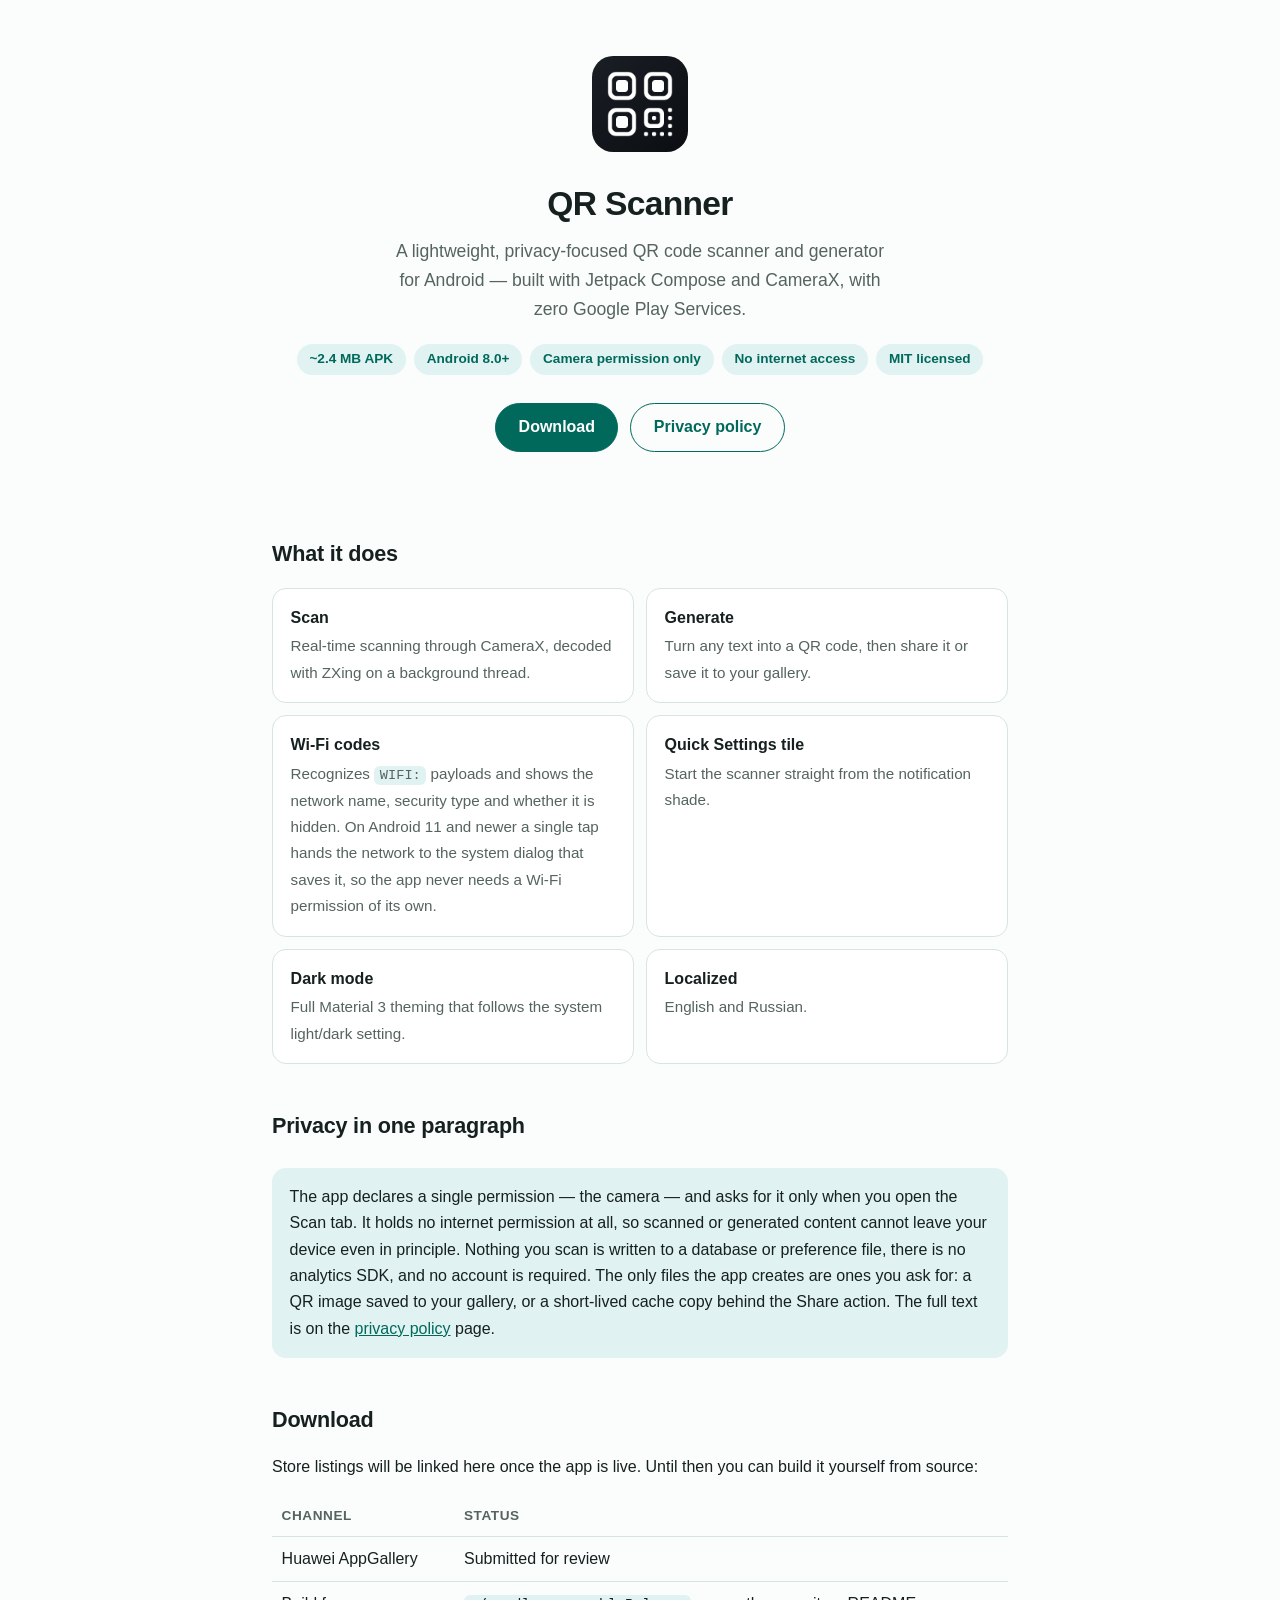
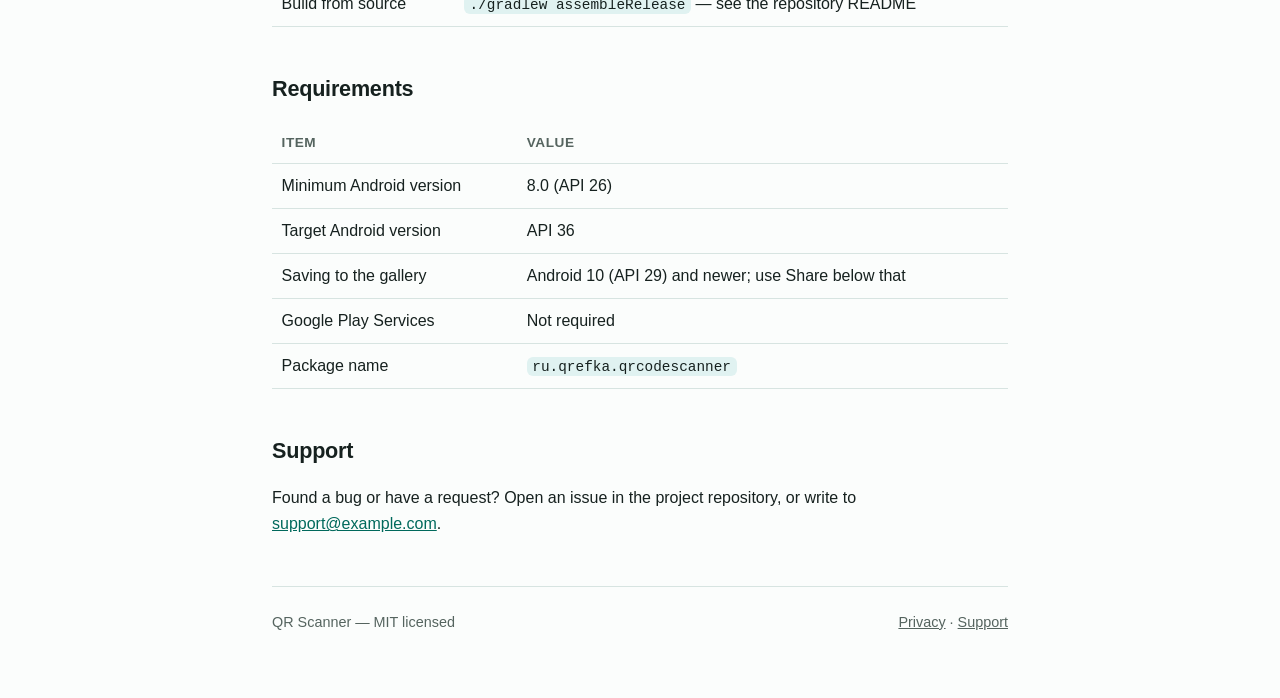
==== docs/index.html @ 7631339b "QR Scanner: privacy-focused Android QR scanner and generator A lightweight QR code scanner and gener" ====
<!DOCTYPE html>
<html lang="en">
<head>
<meta charset="utf-8">
<meta name="viewport" content="width=device-width, initial-scale=1">
<title>QR Scanner — private QR scanning and generation for Android</title>
<meta name="description" content="A lightweight, privacy-focused QR code scanner and generator for Android. No Google Play Services, no internet permission, nothing leaves your device.">
<link rel="icon" href="assets/icon-216.png" type="image/png">
<link rel="stylesheet" href="assets/style.css">
<meta property="og:title" content="QR Scanner for Android">
<meta property="og:description" content="Scan and generate QR codes offline. No Google Play Services, no internet permission.">
<meta property="og:type" content="website">
<meta property="og:image" content="assets/icon.png">
</head>
<body>

<header class="hero">
  <img src="assets/icon.png" alt="QR Scanner app icon">
  <h1>QR Scanner</h1>
  <p class="tagline">A lightweight, privacy-focused QR code scanner and generator for Android — built with Jetpack Compose and CameraX, with zero Google Play Services.</p>
  <div class="badges">
    <span class="badge">~2.4 MB APK</span>
    <span class="badge">Android 8.0+</span>
    <span class="badge">Camera permission only</span>
    <span class="badge">No internet access</span>
    <span class="badge">MIT licensed</span>
  </div>
  <div class="cta">
    <!-- TODO: point at the AppGallery listing once the app is published. -->
    <a class="button" href="#download">Download</a>
    <a class="button secondary" href="privacy.html">Privacy policy</a>
  </div>
</header>

<main>

<h2>What it does</h2>
<ul class="features">
  <li><strong>Scan</strong><span>Real-time scanning through CameraX, decoded with ZXing on a background thread.</span></li>
  <li><strong>Generate</strong><span>Turn any text into a QR code, then share it or save it to your gallery.</span></li>
  <li><strong>Wi-Fi codes</strong><span>Recognizes <code>WIFI:</code> payloads and shows the network name, security type and whether it is hidden. On Android 11 and newer a single tap hands the network to the system dialog that saves it, so the app never needs a Wi-Fi permission of its own.</span></li>
  <li><strong>Quick Settings tile</strong><span>Start the scanner straight from the notification shade.</span></li>
  <li><strong>Dark mode</strong><span>Full Material 3 theming that follows the system light/dark setting.</span></li>
  <li><strong>Localized</strong><span>English and Russian.</span></li>
</ul>

<h2 id="privacy">Privacy in one paragraph</h2>
<div class="note">
  <p>The app declares a single permission — the camera — and asks for it only when you open the Scan tab. It holds no internet permission at all, so scanned or generated content cannot leave your device even in principle. Nothing you scan is written to a database or preference file, there is no analytics SDK, and no account is required. The only files the app creates are ones you ask for: a QR image saved to your gallery, or a short-lived cache copy behind the Share action. The full text is on the <a href="privacy.html">privacy policy</a> page.</p>
</div>

<h2 id="download">Download</h2>
<p>Store listings will be linked here once the app is live. Until then you can build it yourself from source:</p>
<table>
  <tr><th>Channel</th><th>Status</th></tr>
  <tr><td>Huawei AppGallery</td><td>Submitted for review <!-- TODO: replace with the listing link --></td></tr>
  <tr><td>Build from source</td><td><code>./gradlew assembleRelease</code> — see the repository README</td></tr>
</table>

<h2>Requirements</h2>
<table>
  <tr><th>Item</th><th>Value</th></tr>
  <tr><td>Minimum Android version</td><td>8.0 (API 26)</td></tr>
  <tr><td>Target Android version</td><td>API 36</td></tr>
  <tr><td>Saving to the gallery</td><td>Android 10 (API 29) and newer; use Share below that</td></tr>
  <tr><td>Google Play Services</td><td>Not required</td></tr>
  <tr><td>Package name</td><td><code>ru.qrefka.qrcodescanner</code></td></tr>
</table>

<h2 id="support">Support</h2>
<p>Found a bug or have a request? Open an issue in the project repository, or write to
<!-- TODO: replace with the public support address you want on the store listing. -->
<a href="mailto:support@example.com">support@example.com</a>.</p>

</main>

<footer>
  <span>QR Scanner — MIT licensed</span>
  <span><a href="privacy.html">Privacy</a> · <a href="#support">Support</a></span>
</footer>

</body>
</html>
---- docs/assets/style.css ----
/* Shared styles for the QR Scanner GitHub Pages site.
   Palette mirrors the app's Material 3 teal theme (MainActivity.kt). */

:root {
  color-scheme: light dark;
  --bg: #fbfdfc;
  --surface: #ffffff;
  --border: #d7e4e1;
  --text: #16211f;
  --muted: #55645f;
  --primary: #00695c;
  --primary-soft: #e0f2f1;
  --on-primary: #ffffff;
}

@media (prefers-color-scheme: dark) {
  :root {
    --bg: #101615;
    --surface: #182220;
    --border: #2b3a37;
    --text: #e6efec;
    --muted: #9db3ae;
    --primary: #80cbc4;
    --primary-soft: #10302c;
    --on-primary: #003c33;
  }
}

* { box-sizing: border-box; }

body {
  margin: 0;
  padding: 0 1.25rem 4rem;
  background: var(--bg);
  color: var(--text);
  font: 16px/1.65 -apple-system, BlinkMacSystemFont, "Segoe UI", Roboto, Helvetica, Arial, sans-serif;
  -webkit-text-size-adjust: 100%;
}

main, header, footer { max-width: 46rem; margin: 0 auto; }

a { color: var(--primary); }

/* Hero */
.hero { text-align: center; padding: 3.5rem 0 2.5rem; }
.hero img { width: 96px; height: 96px; border-radius: 22%; }
.hero h1 { margin: 1rem 0 .35rem; font-size: 2.1rem; letter-spacing: -.02em; }
.tagline { margin: 0 auto; max-width: 32rem; color: var(--muted); font-size: 1.1rem; }

.badges { margin-top: 1.25rem; display: flex; flex-wrap: wrap; gap: .5rem; justify-content: center; }
.badge {
  background: var(--primary-soft);
  color: var(--primary);
  border-radius: 999px;
  padding: .25rem .8rem;
  font-size: .85rem;
  font-weight: 600;
}

.cta { margin-top: 1.75rem; display: flex; flex-wrap: wrap; gap: .75rem; justify-content: center; }
.button {
  display: inline-block;
  padding: .65rem 1.4rem;
  border-radius: 999px;
  background: var(--primary);
  color: var(--on-primary);
  border: 1px solid var(--primary);
  text-decoration: none;
  font-weight: 600;
}
.button.secondary { background: transparent; color: var(--primary); }

/* Sections */
h2 { margin: 2.75rem 0 1rem; font-size: 1.35rem; letter-spacing: -.01em; }
h3 { margin: 1.75rem 0 .5rem; font-size: 1.05rem; }

.features { list-style: none; margin: 0; padding: 0; display: grid; gap: .75rem; }
@media (min-width: 40rem) { .features { grid-template-columns: 1fr 1fr; } }
.features li {
  background: var(--surface);
  border: 1px solid var(--border);
  border-radius: 14px;
  padding: 1rem 1.1rem;
}
.features strong { display: block; margin-bottom: .15rem; }
.features span { color: var(--muted); font-size: .95rem; }

table { width: 100%; border-collapse: collapse; margin: 1rem 0; }
th, td { text-align: left; padding: .55rem .6rem; border-bottom: 1px solid var(--border); }
th { color: var(--muted); font-size: .85rem; text-transform: uppercase; letter-spacing: .04em; }

.note {
  background: var(--primary-soft);
  border-radius: 14px;
  padding: 1rem 1.1rem;
  margin: 1.5rem 0;
}
.note p { margin: 0; }

code {
  background: var(--primary-soft);
  border-radius: 6px;
  padding: .1rem .35rem;
  font-size: .9em;
}

footer {
  margin-top: 3rem;
  padding-top: 1.5rem;
  border-top: 1px solid var(--border);
  color: var(--muted);
  font-size: .9rem;
  display: flex;
  flex-wrap: wrap;
  gap: .35rem 1rem;
  justify-content: space-between;
}
footer a { color: var(--muted); }
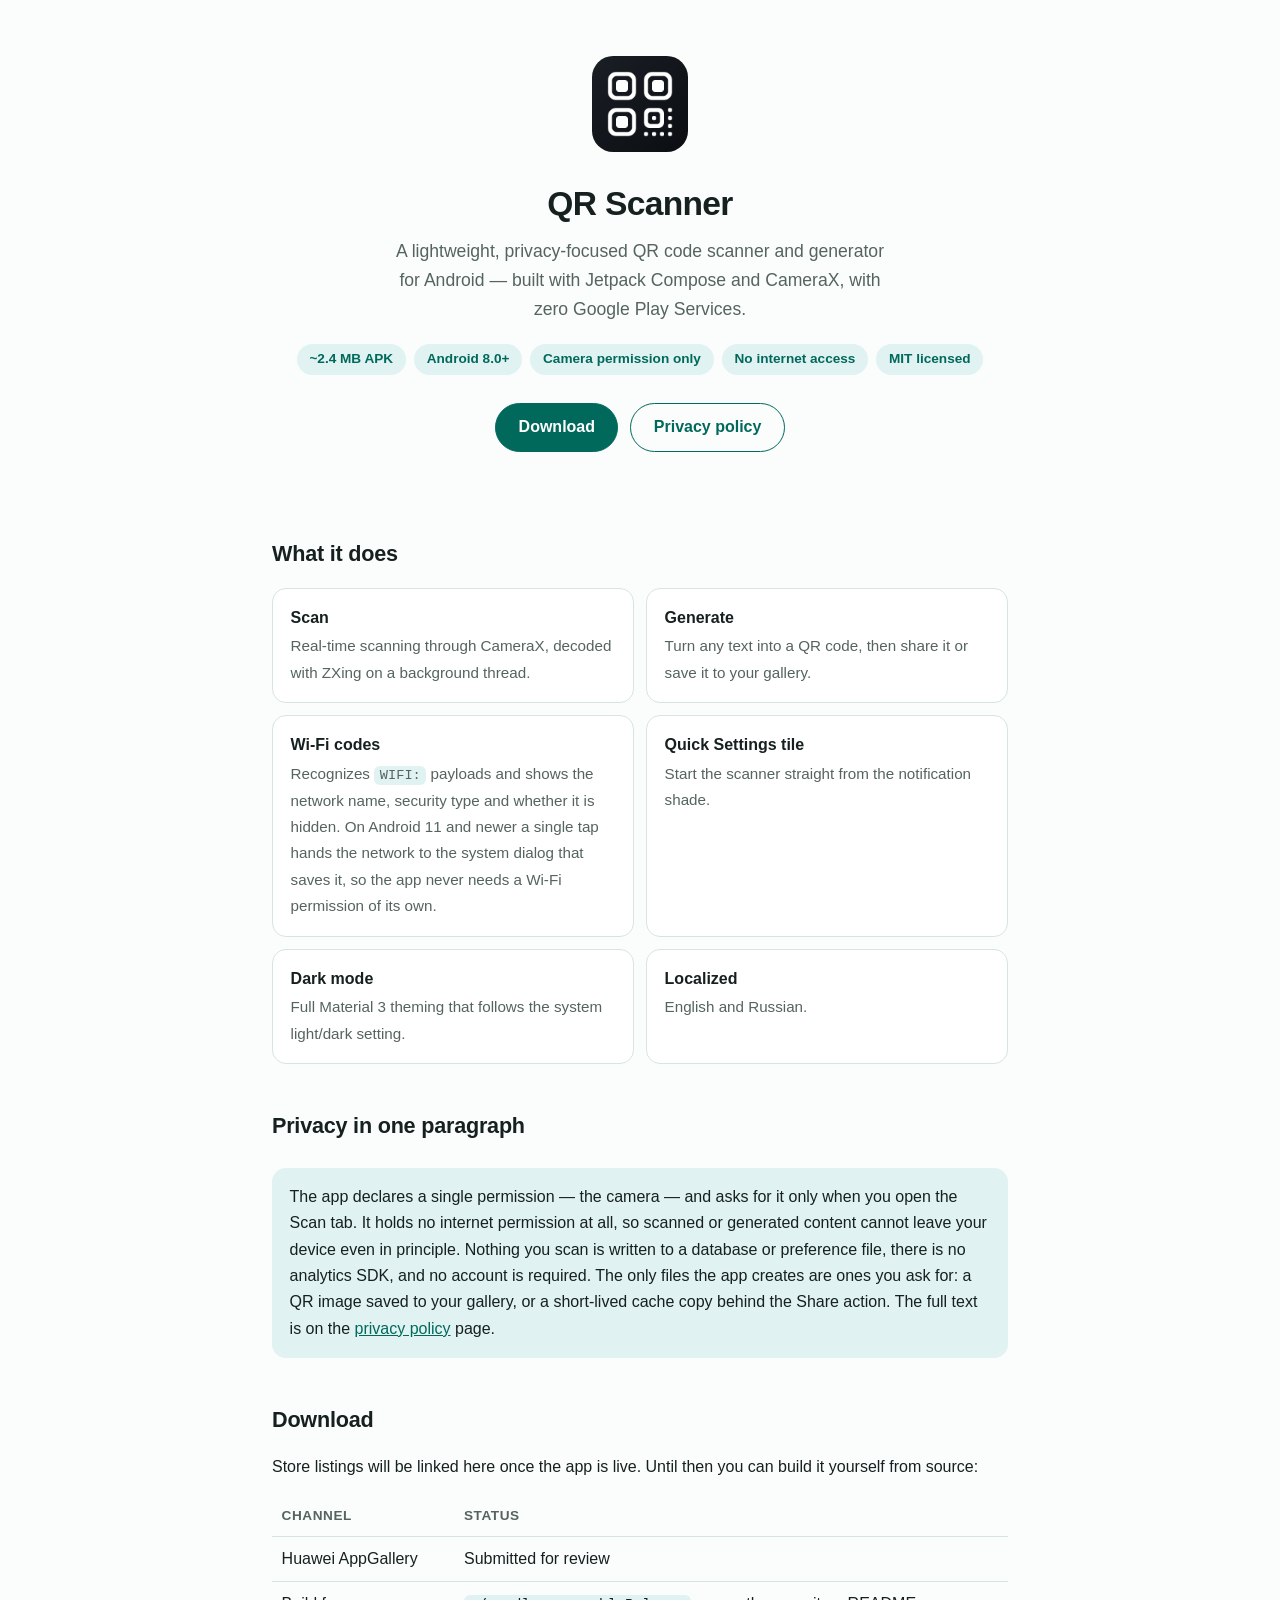
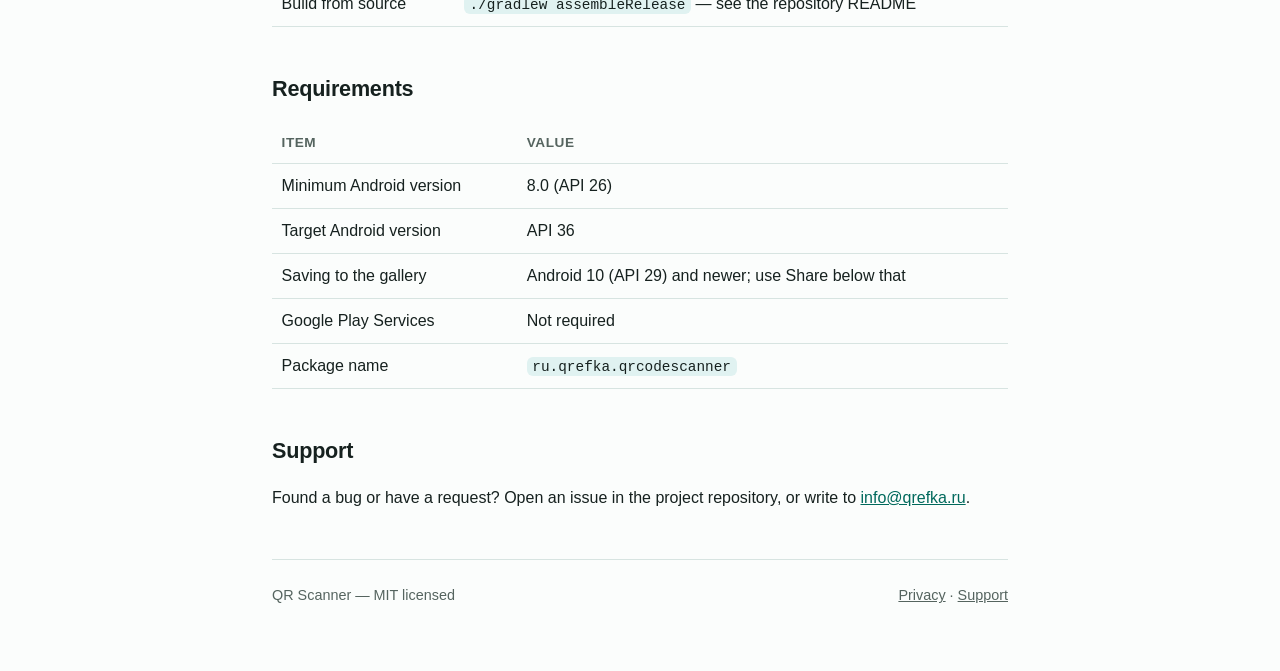
==== commit cf7bdfd6: "Update" ====
--- a/docs/index.html
+++ b/docs/index.html
@@ -69,8 +69,7 @@
 
 <h2 id="support">Support</h2>
 <p>Found a bug or have a request? Open an issue in the project repository, or write to
-<!-- TODO: replace with the public support address you want on the store listing. -->
-<a href="mailto:support@example.com">support@example.com</a>.</p>
+<a href="mailto:info@qrefka.ru">info@qrefka.ru</a>.</p>
 
 </main>
 
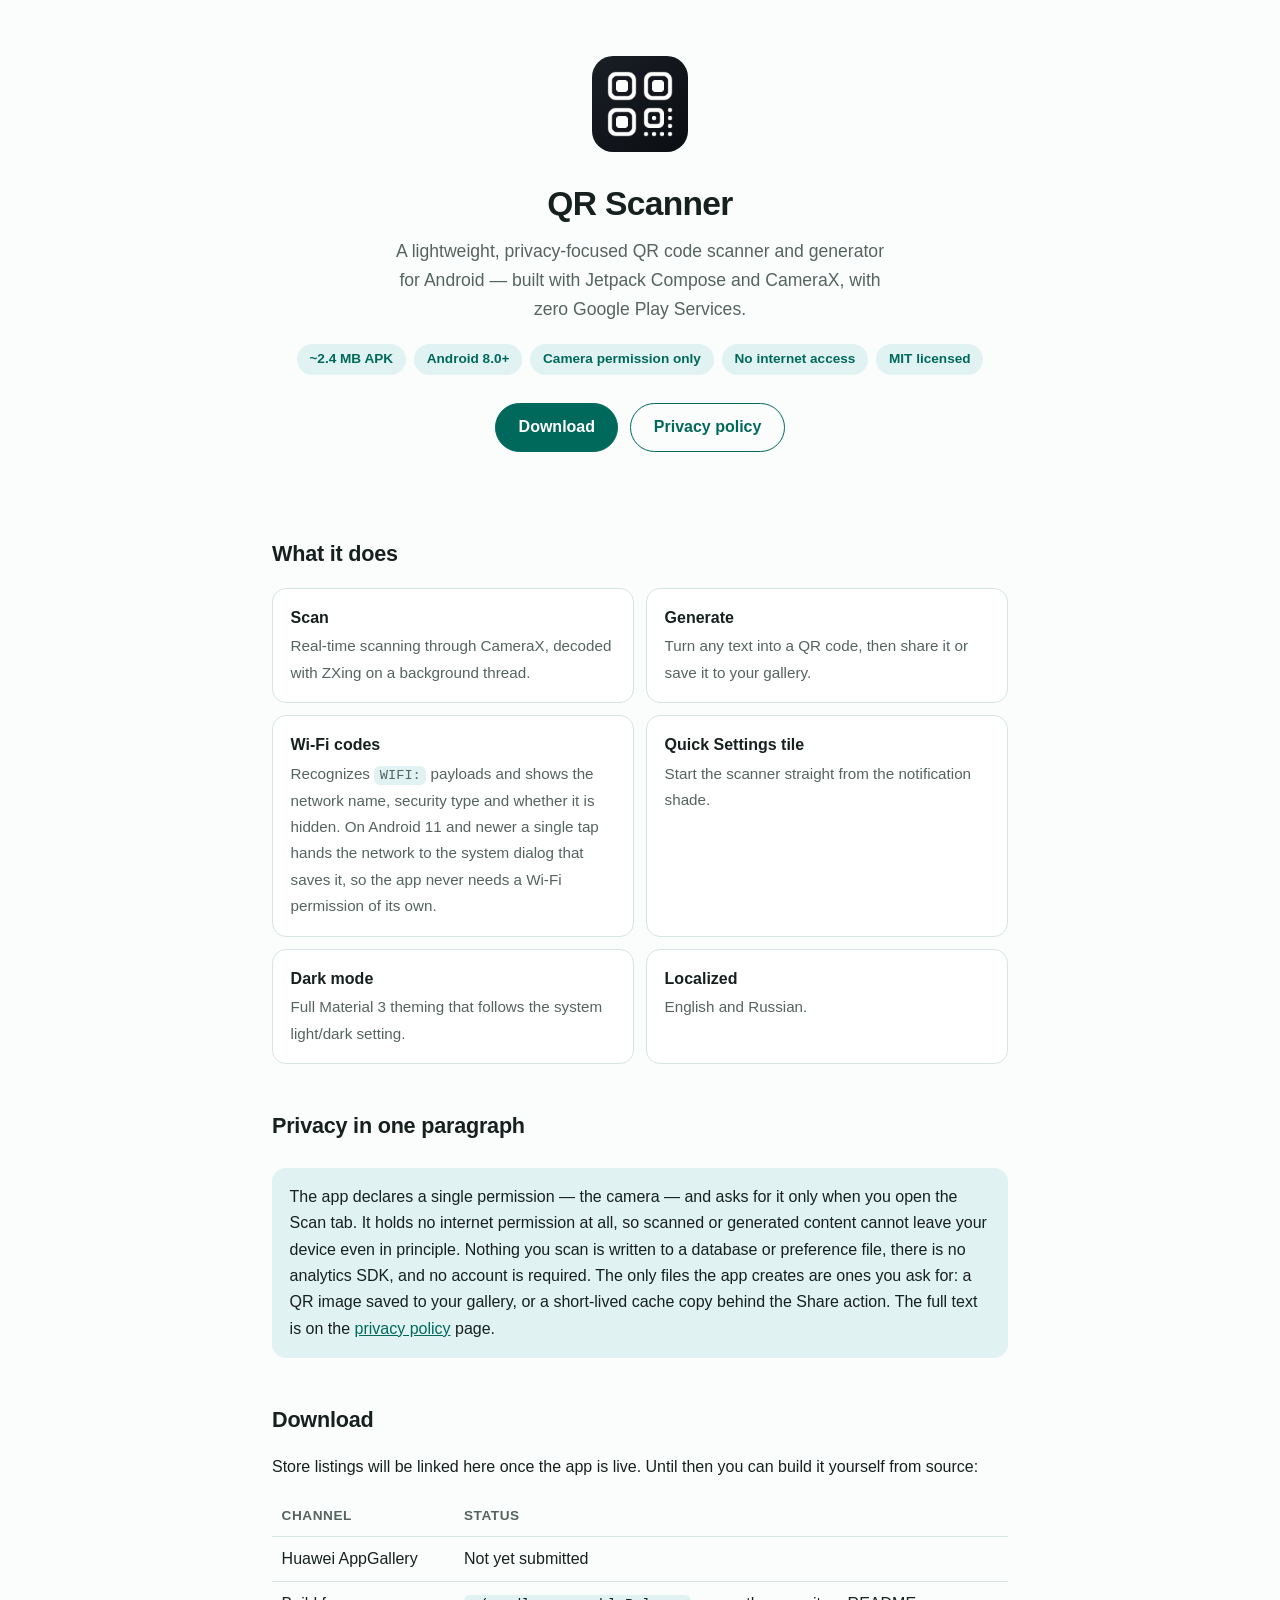
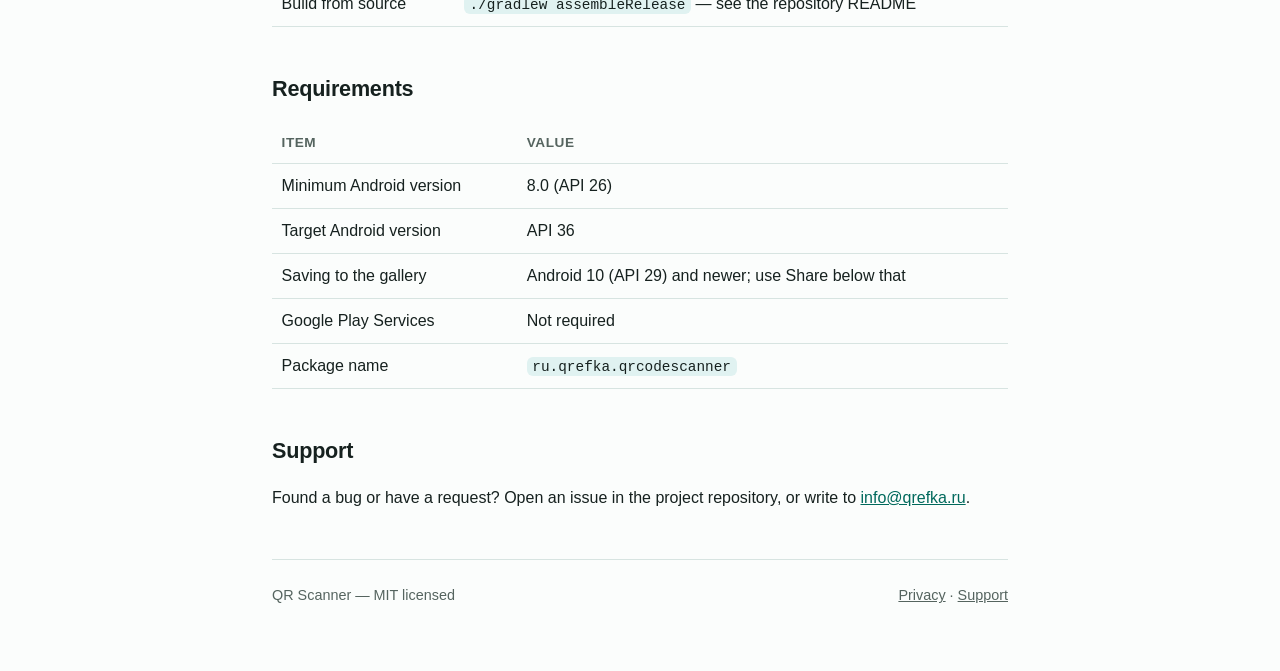
==== commit e7b750bd: "Update" ====
--- a/docs/index.html
+++ b/docs/index.html
@@ -53,7 +53,7 @@
 <p>Store listings will be linked here once the app is live. Until then you can build it yourself from source:</p>
 <table>
   <tr><th>Channel</th><th>Status</th></tr>
-  <tr><td>Huawei AppGallery</td><td>Submitted for review <!-- TODO: replace with the listing link --></td></tr>
+  <tr><td>Huawei AppGallery</td><td>Not yet submitted <!-- TODO: replace with the listing link once the app is live --></td></tr>
   <tr><td>Build from source</td><td><code>./gradlew assembleRelease</code> — see the repository README</td></tr>
 </table>
 
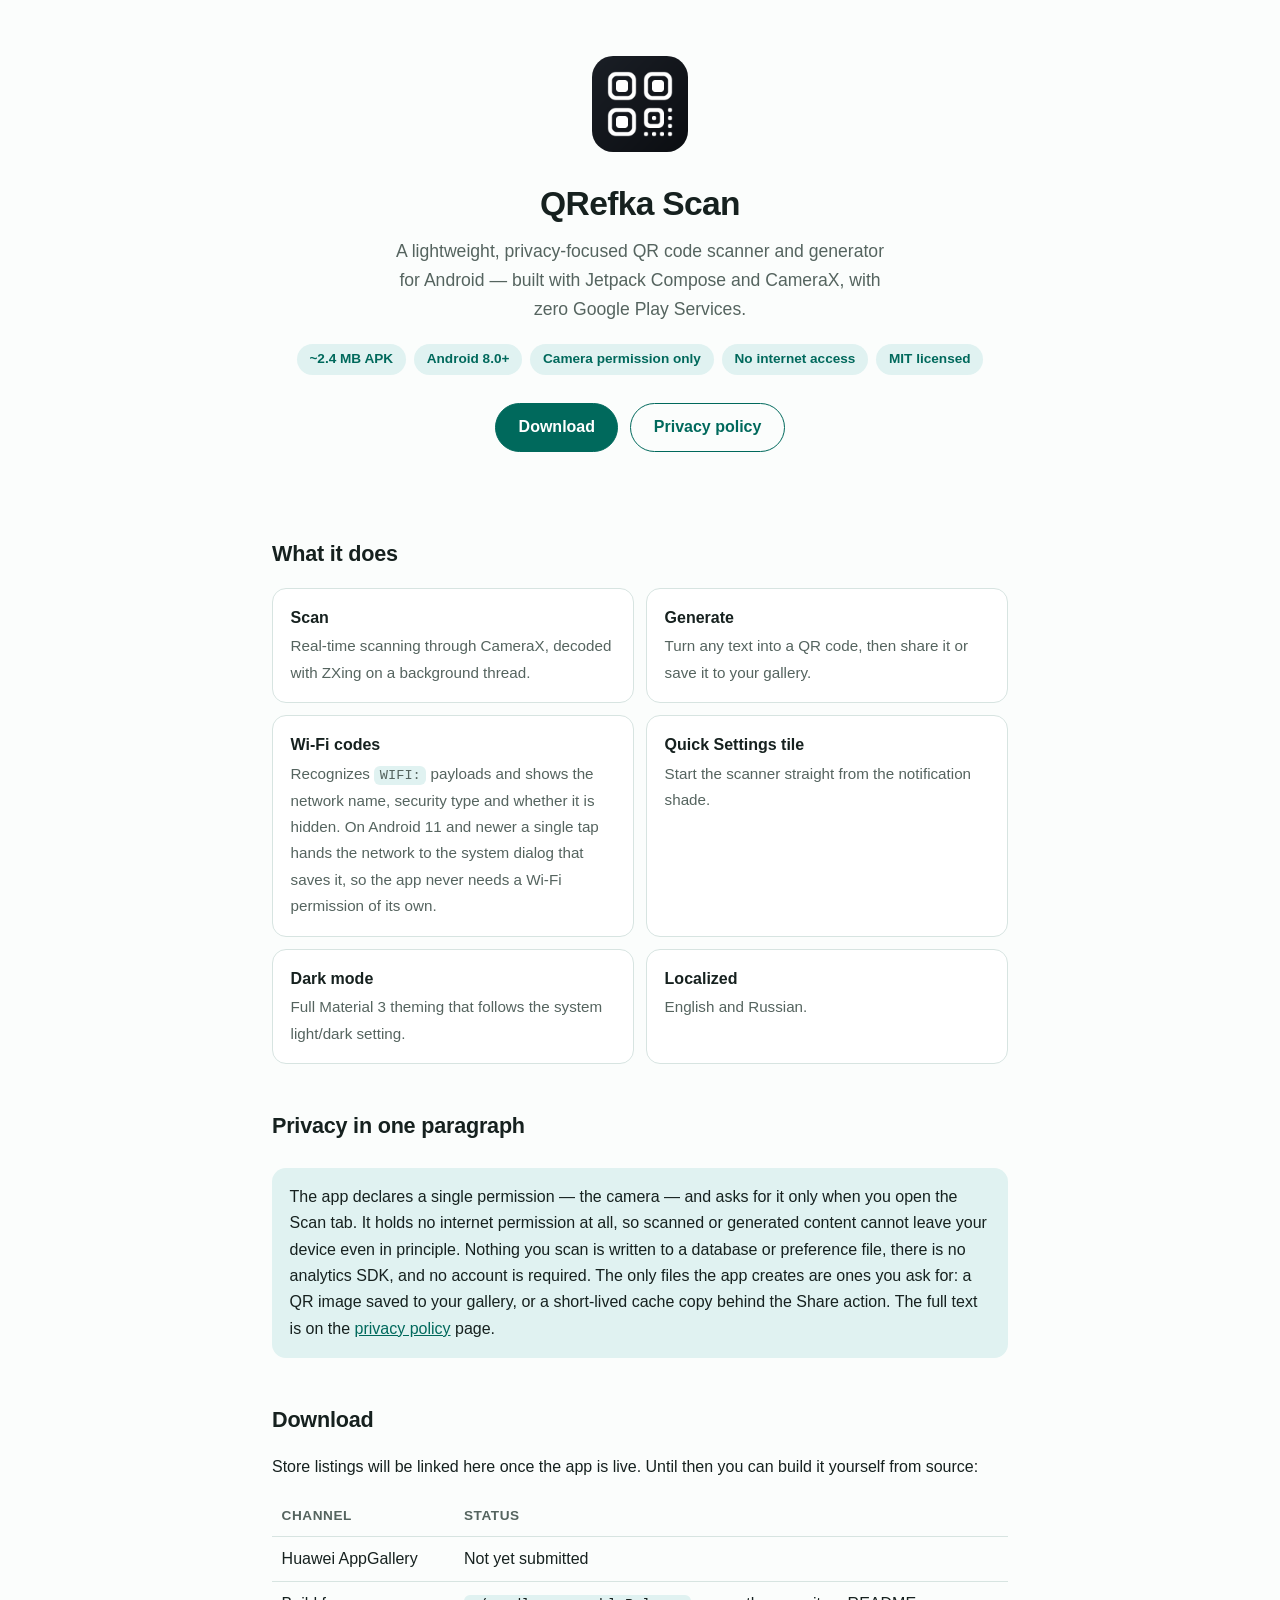
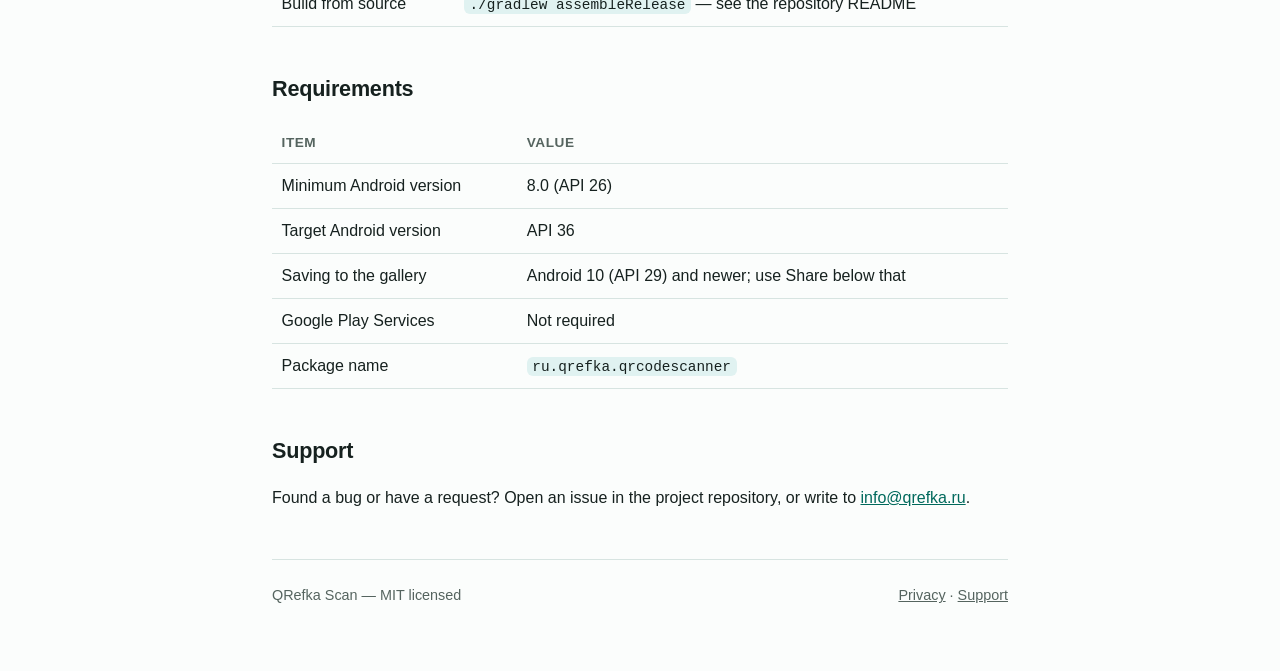
==== commit 01a0d011: "Change app name" ====
--- a/docs/index.html
+++ b/docs/index.html
@@ -3,11 +3,11 @@
 <head>
 <meta charset="utf-8">
 <meta name="viewport" content="width=device-width, initial-scale=1">
-<title>QR Scanner — private QR scanning and generation for Android</title>
+<title>QRefka Scan — private QR scanning and generation for Android</title>
 <meta name="description" content="A lightweight, privacy-focused QR code scanner and generator for Android. No Google Play Services, no internet permission, nothing leaves your device.">
 <link rel="icon" href="assets/icon-216.png" type="image/png">
 <link rel="stylesheet" href="assets/style.css">
-<meta property="og:title" content="QR Scanner for Android">
+<meta property="og:title" content="QRefka Scan for Android">
 <meta property="og:description" content="Scan and generate QR codes offline. No Google Play Services, no internet permission.">
 <meta property="og:type" content="website">
 <meta property="og:image" content="assets/icon.png">
@@ -15,8 +15,8 @@
 <body>
 
 <header class="hero">
-  <img src="assets/icon.png" alt="QR Scanner app icon">
-  <h1>QR Scanner</h1>
+  <img src="assets/icon.png" alt="QRefka Scan app icon">
+  <h1>QRefka Scan</h1>
   <p class="tagline">A lightweight, privacy-focused QR code scanner and generator for Android — built with Jetpack Compose and CameraX, with zero Google Play Services.</p>
   <div class="badges">
     <span class="badge">~2.4 MB APK</span>
@@ -74,7 +74,7 @@
 </main>
 
 <footer>
-  <span>QR Scanner — MIT licensed</span>
+  <span>QRefka Scan — MIT licensed</span>
   <span><a href="privacy.html">Privacy</a> · <a href="#support">Support</a></span>
 </footer>
 
--- a/docs/assets/style.css
+++ b/docs/assets/style.css
@@ -1,4 +1,4 @@
-/* Shared styles for the QR Scanner GitHub Pages site.
+/* Shared styles for the QRefka Scan GitHub Pages site.
    Palette mirrors the app's Material 3 teal theme (MainActivity.kt). */
 
 :root {
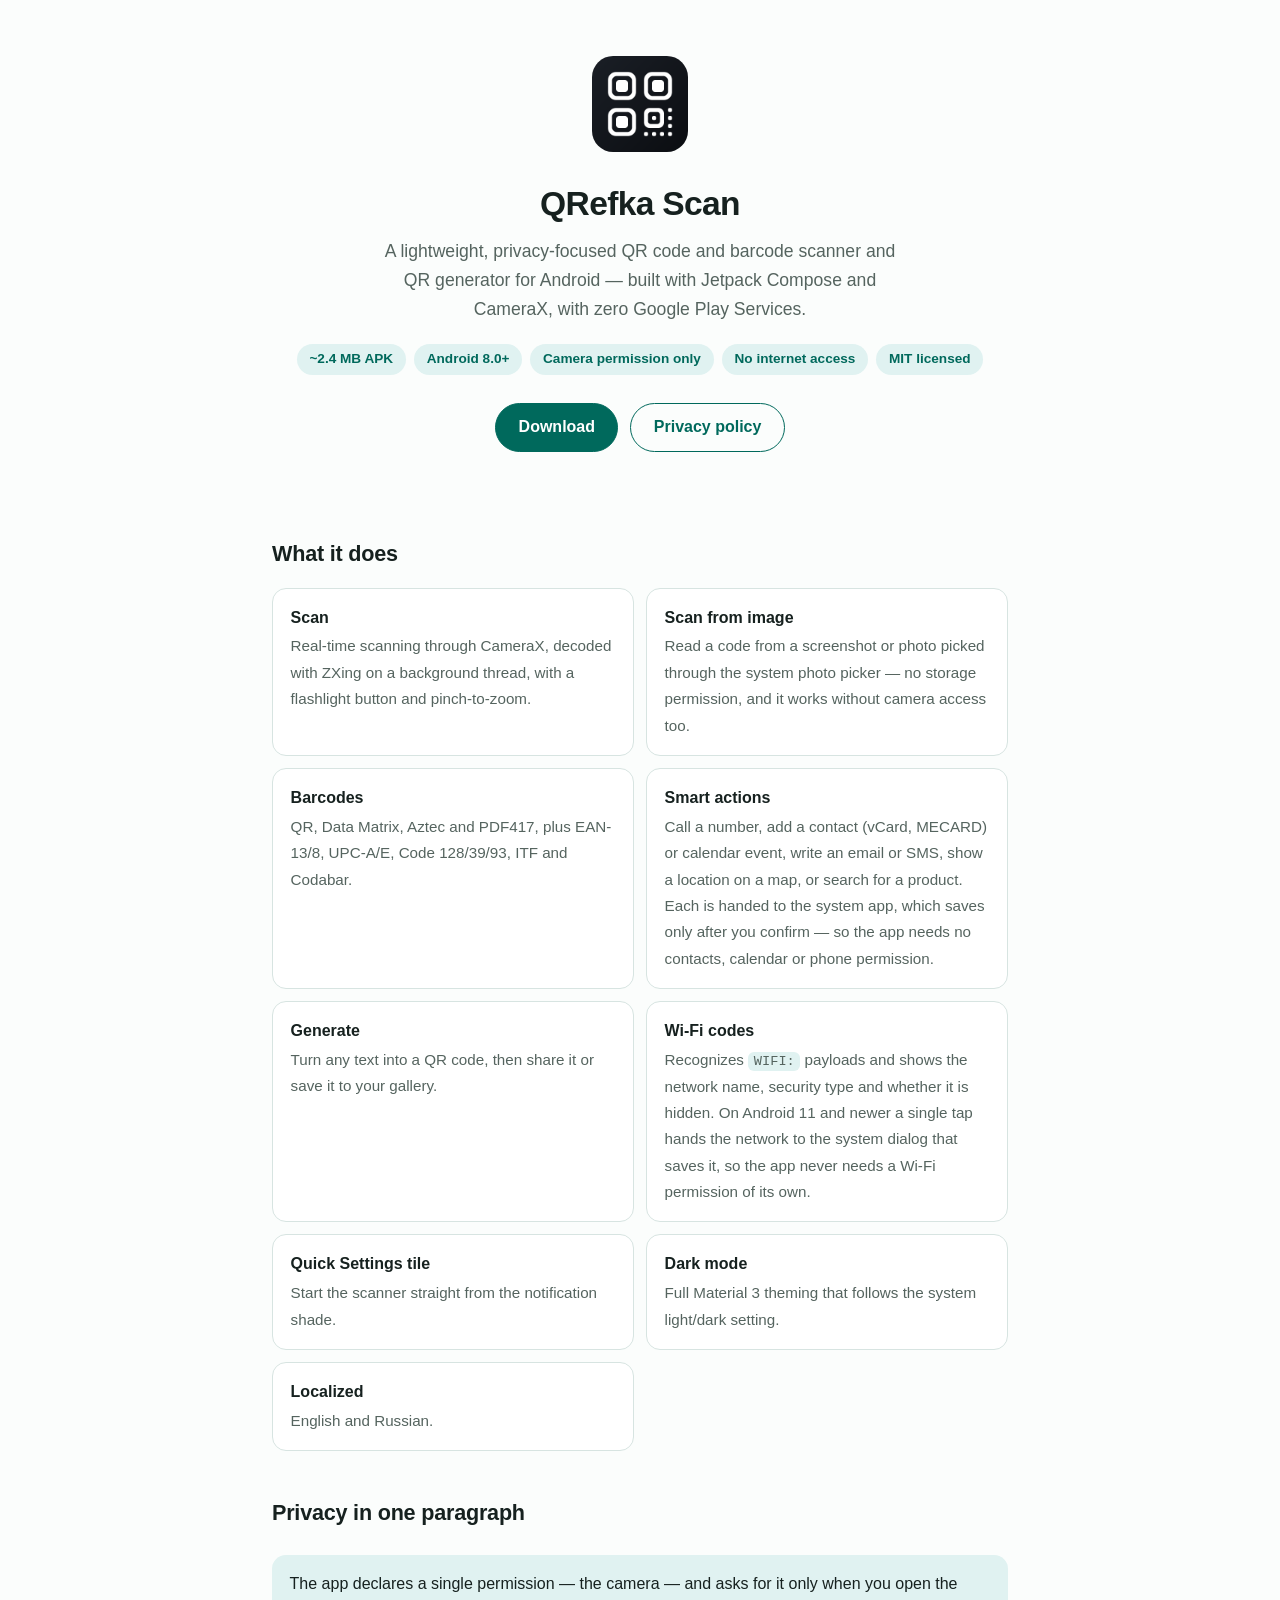
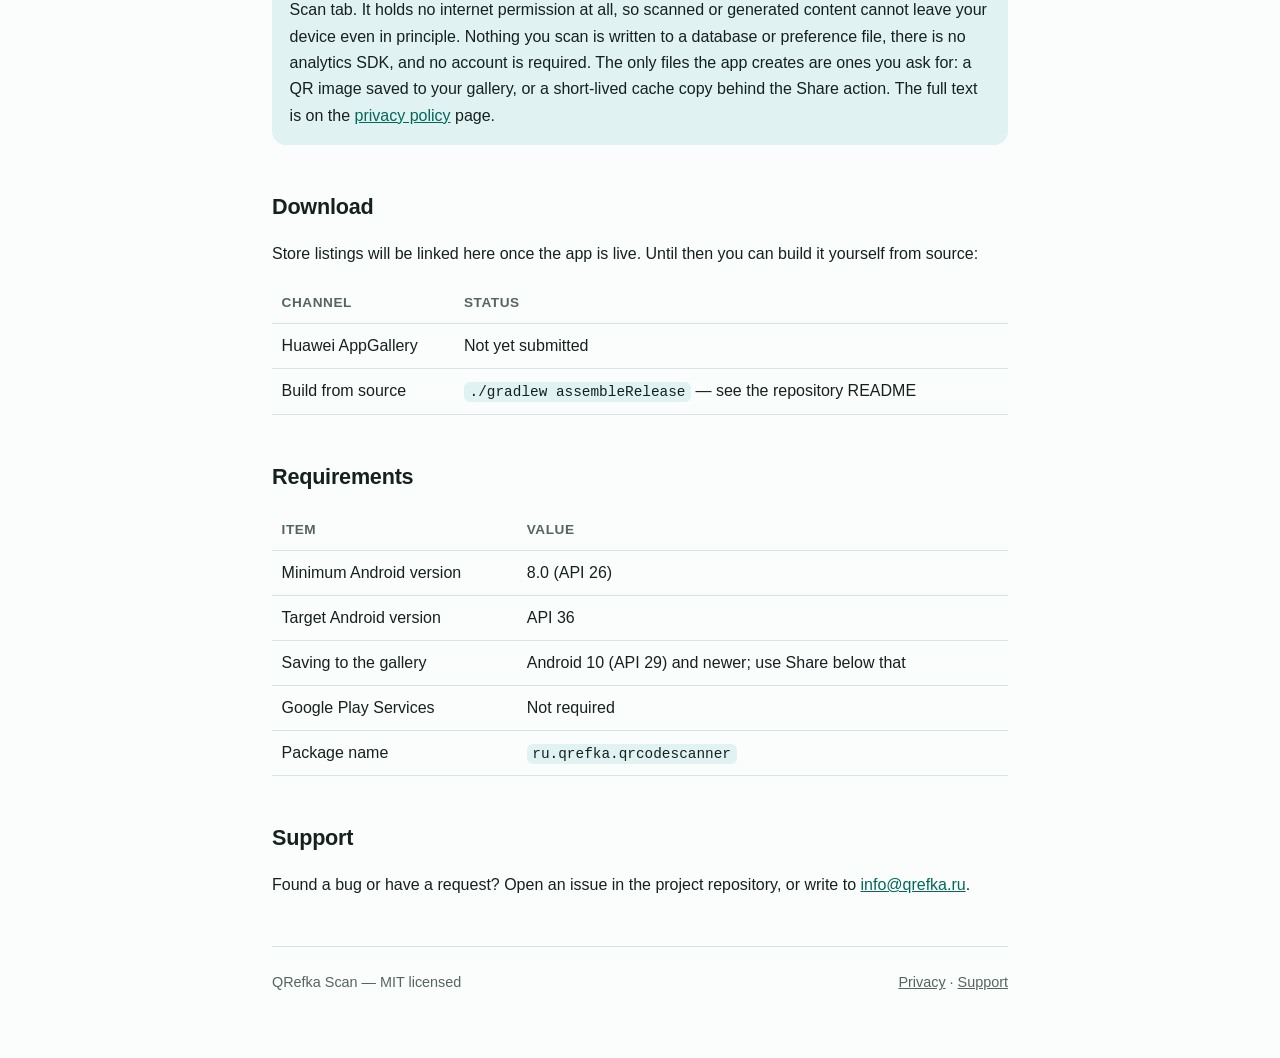
==== commit 3111ccdd: "Update store listing and privacy policy for new features" ====
--- a/docs/index.html
+++ b/docs/index.html
@@ -4,11 +4,11 @@
 <meta charset="utf-8">
 <meta name="viewport" content="width=device-width, initial-scale=1">
 <title>QRefka Scan — private QR scanning and generation for Android</title>
-<meta name="description" content="A lightweight, privacy-focused QR code scanner and generator for Android. No Google Play Services, no internet permission, nothing leaves your device.">
+<meta name="description" content="A lightweight, privacy-focused QR code and barcode scanner and QR generator for Android. No Google Play Services, no internet permission, nothing leaves your device.">
 <link rel="icon" href="assets/icon-216.png" type="image/png">
 <link rel="stylesheet" href="assets/style.css">
 <meta property="og:title" content="QRefka Scan for Android">
-<meta property="og:description" content="Scan and generate QR codes offline. No Google Play Services, no internet permission.">
+<meta property="og:description" content="Scan QR codes and barcodes and generate QR codes offline. No Google Play Services, no internet permission.">
 <meta property="og:type" content="website">
 <meta property="og:image" content="assets/icon.png">
 </head>
@@ -17,7 +17,7 @@
 <header class="hero">
   <img src="assets/icon.png" alt="QRefka Scan app icon">
   <h1>QRefka Scan</h1>
-  <p class="tagline">A lightweight, privacy-focused QR code scanner and generator for Android — built with Jetpack Compose and CameraX, with zero Google Play Services.</p>
+  <p class="tagline">A lightweight, privacy-focused QR code and barcode scanner and QR generator for Android — built with Jetpack Compose and CameraX, with zero Google Play Services.</p>
   <div class="badges">
     <span class="badge">~2.4 MB APK</span>
     <span class="badge">Android 8.0+</span>
@@ -36,7 +36,10 @@
 
 <h2>What it does</h2>
 <ul class="features">
-  <li><strong>Scan</strong><span>Real-time scanning through CameraX, decoded with ZXing on a background thread.</span></li>
+  <li><strong>Scan</strong><span>Real-time scanning through CameraX, decoded with ZXing on a background thread, with a flashlight button and pinch-to-zoom.</span></li>
+  <li><strong>Scan from image</strong><span>Read a code from a screenshot or photo picked through the system photo picker — no storage permission, and it works without camera access too.</span></li>
+  <li><strong>Barcodes</strong><span>QR, Data Matrix, Aztec and PDF417, plus EAN-13/8, UPC-A/E, Code 128/39/93, ITF and Codabar.</span></li>
+  <li><strong>Smart actions</strong><span>Call a number, add a contact (vCard, MECARD) or calendar event, write an email or SMS, show a location on a map, or search for a product. Each is handed to the system app, which saves only after you confirm — so the app needs no contacts, calendar or phone permission.</span></li>
   <li><strong>Generate</strong><span>Turn any text into a QR code, then share it or save it to your gallery.</span></li>
   <li><strong>Wi-Fi codes</strong><span>Recognizes <code>WIFI:</code> payloads and shows the network name, security type and whether it is hidden. On Android 11 and newer a single tap hands the network to the system dialog that saves it, so the app never needs a Wi-Fi permission of its own.</span></li>
   <li><strong>Quick Settings tile</strong><span>Start the scanner straight from the notification shade.</span></li>
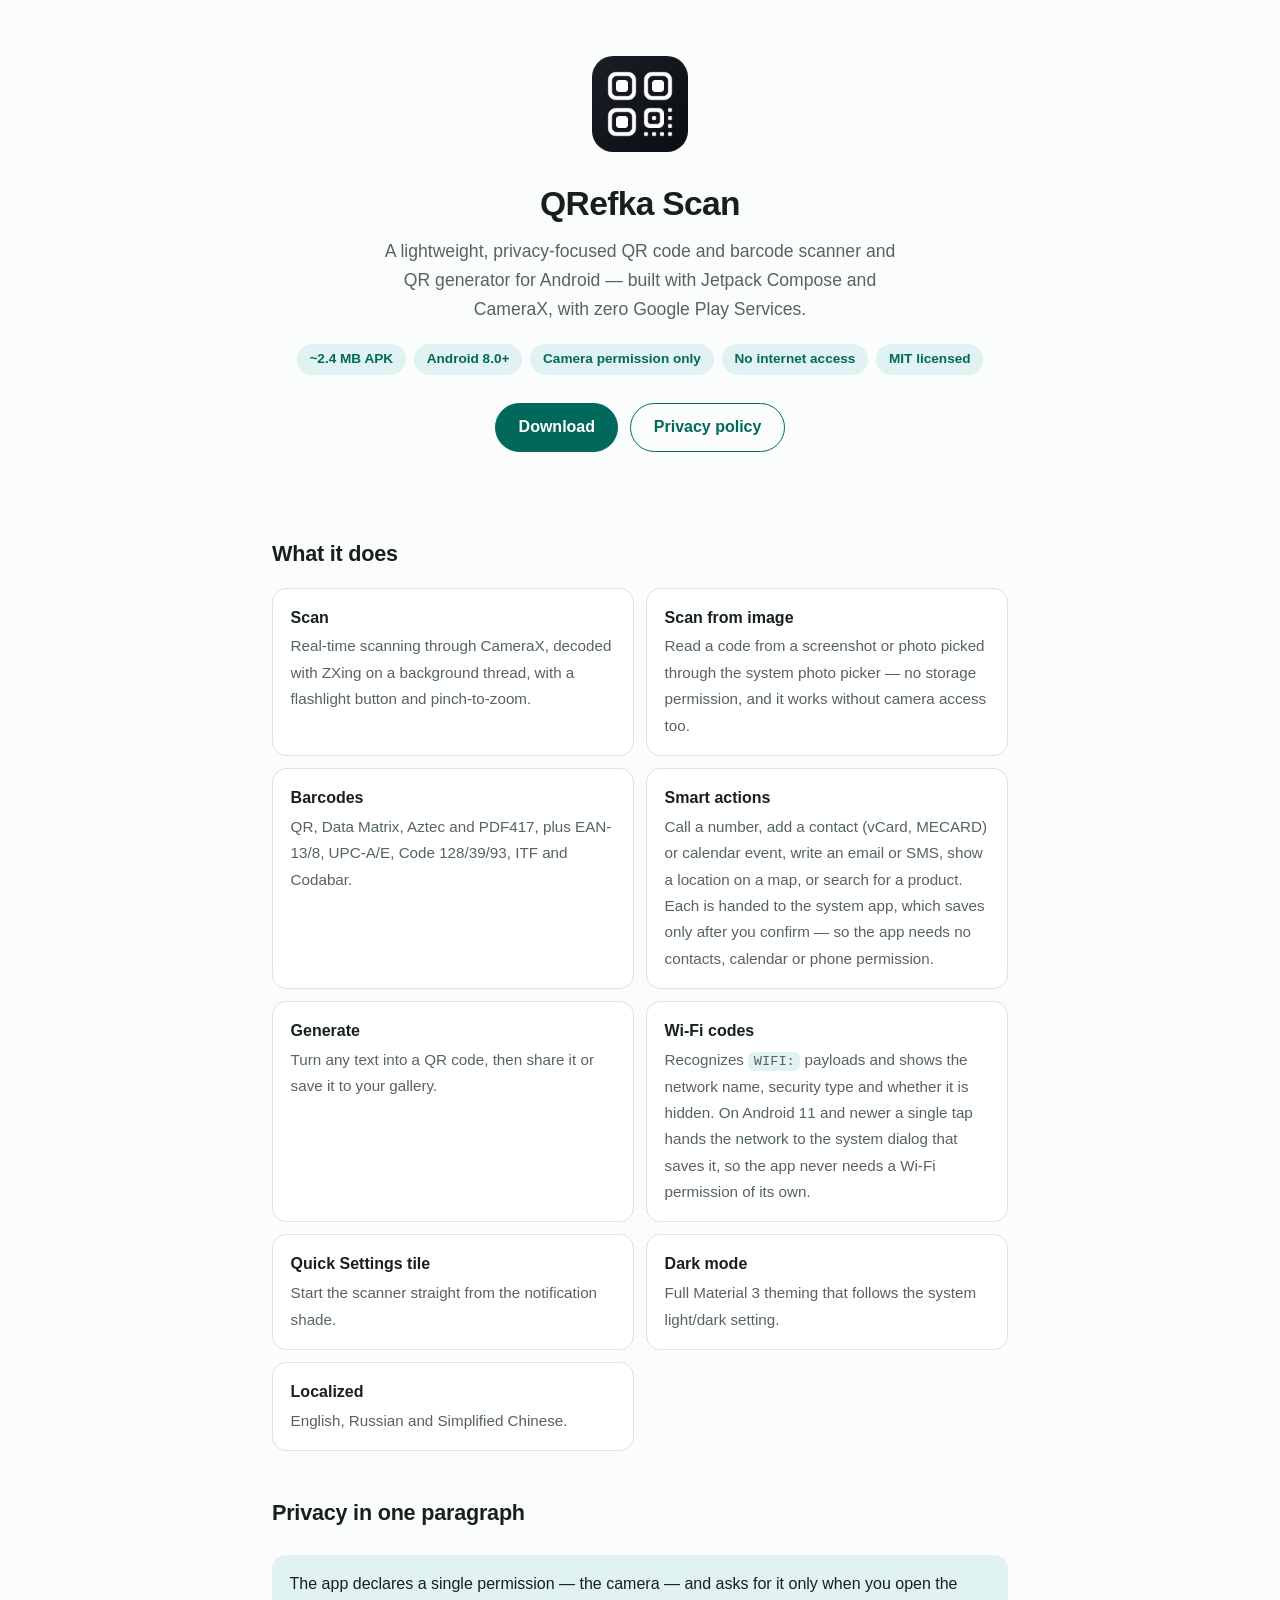
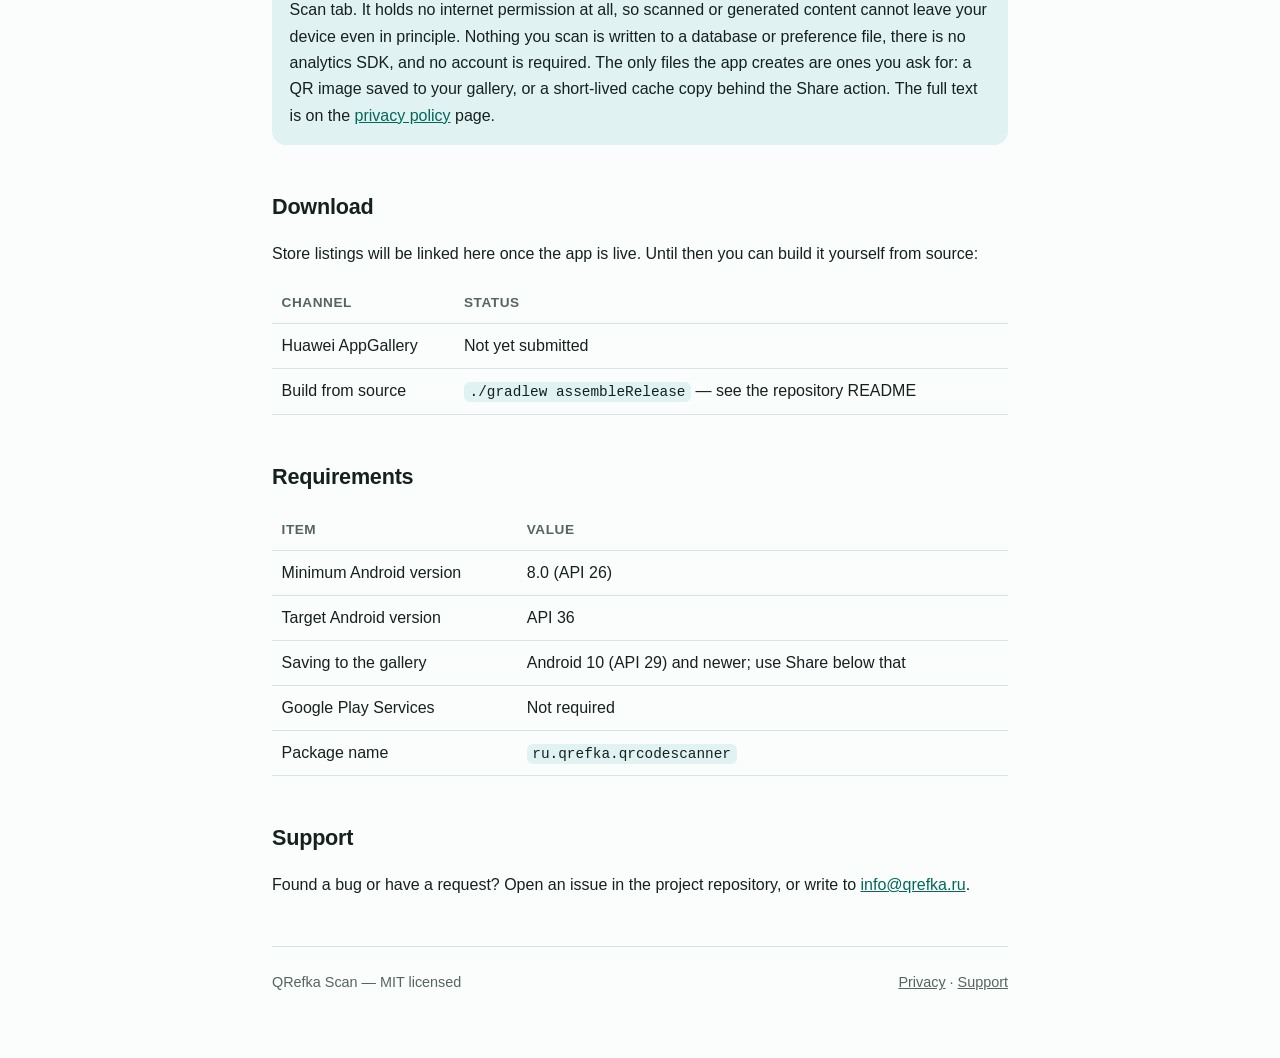
==== commit 974140a1: "Fix review" ====
--- a/docs/index.html
+++ b/docs/index.html
@@ -44,7 +44,7 @@
   <li><strong>Wi-Fi codes</strong><span>Recognizes <code>WIFI:</code> payloads and shows the network name, security type and whether it is hidden. On Android 11 and newer a single tap hands the network to the system dialog that saves it, so the app never needs a Wi-Fi permission of its own.</span></li>
   <li><strong>Quick Settings tile</strong><span>Start the scanner straight from the notification shade.</span></li>
   <li><strong>Dark mode</strong><span>Full Material 3 theming that follows the system light/dark setting.</span></li>
-  <li><strong>Localized</strong><span>English and Russian.</span></li>
+  <li><strong>Localized</strong><span>English, Russian and Simplified Chinese.</span></li>
 </ul>
 
 <h2 id="privacy">Privacy in one paragraph</h2>
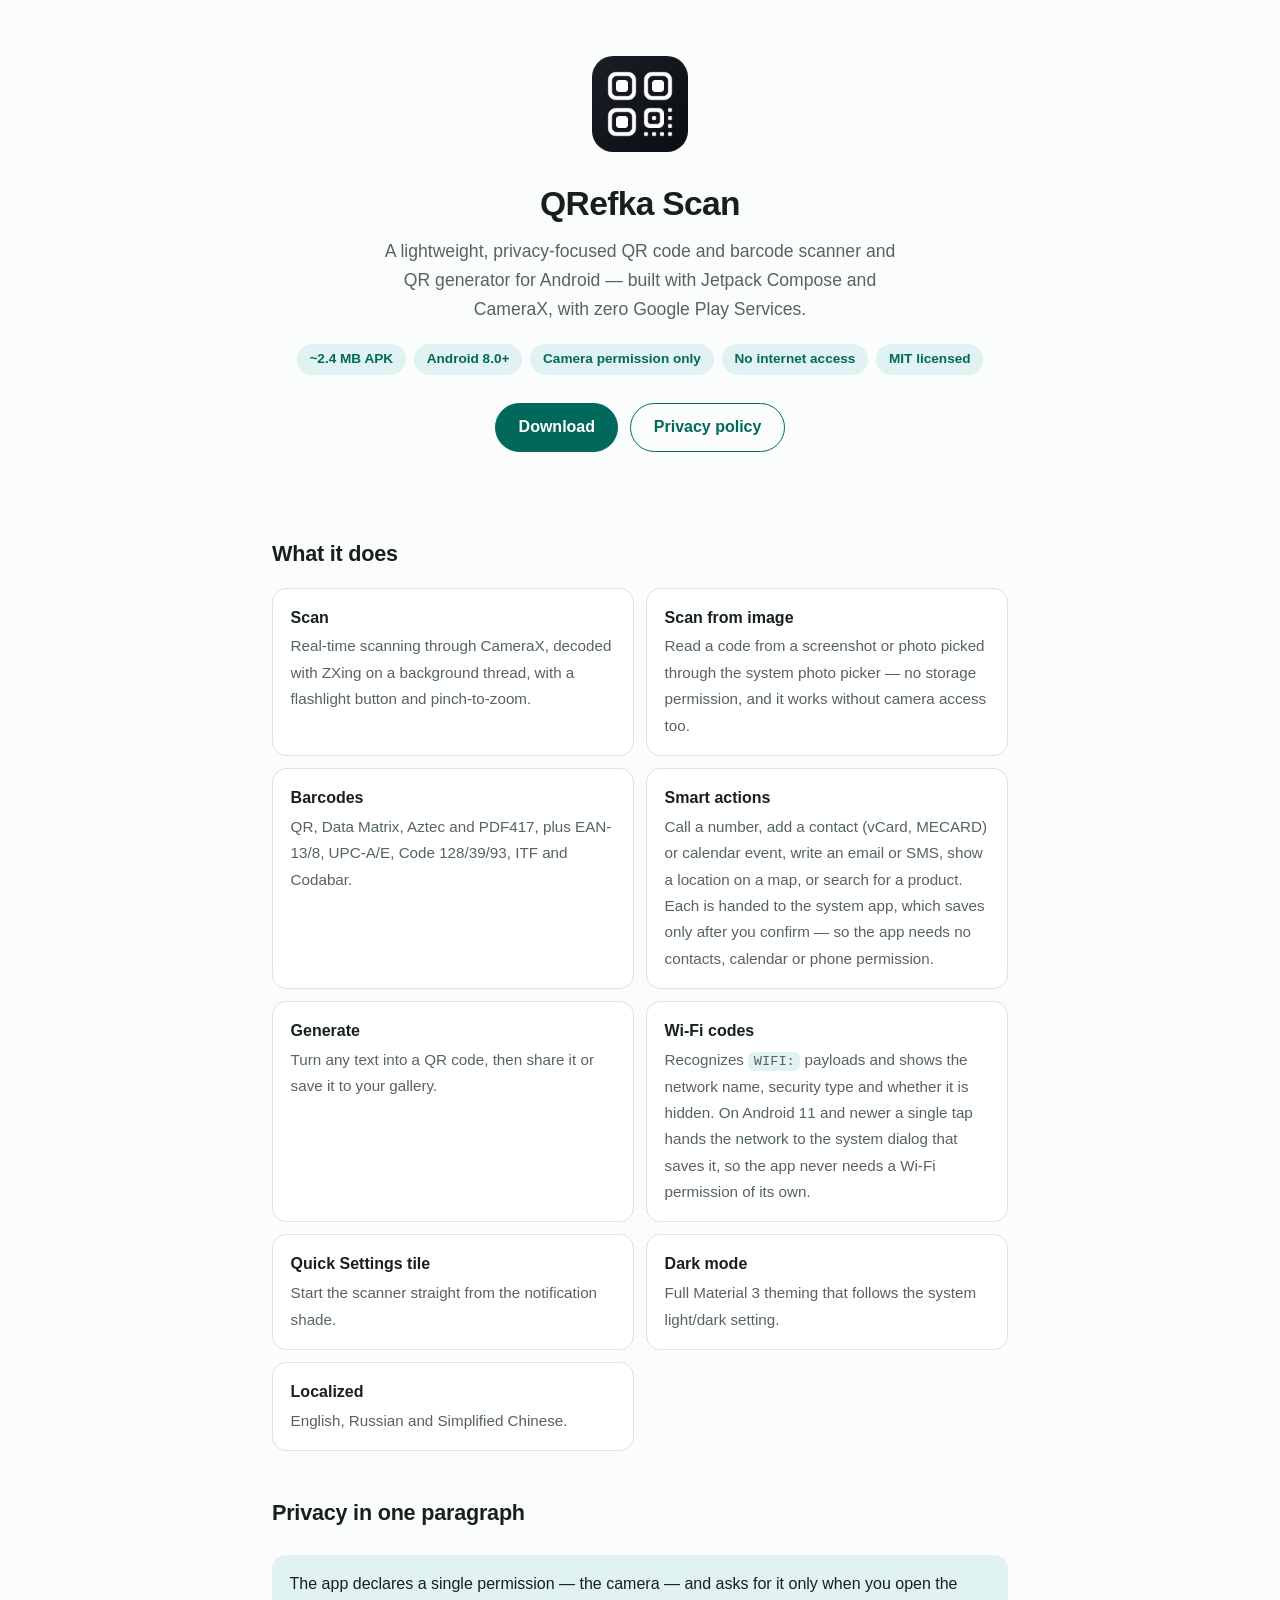
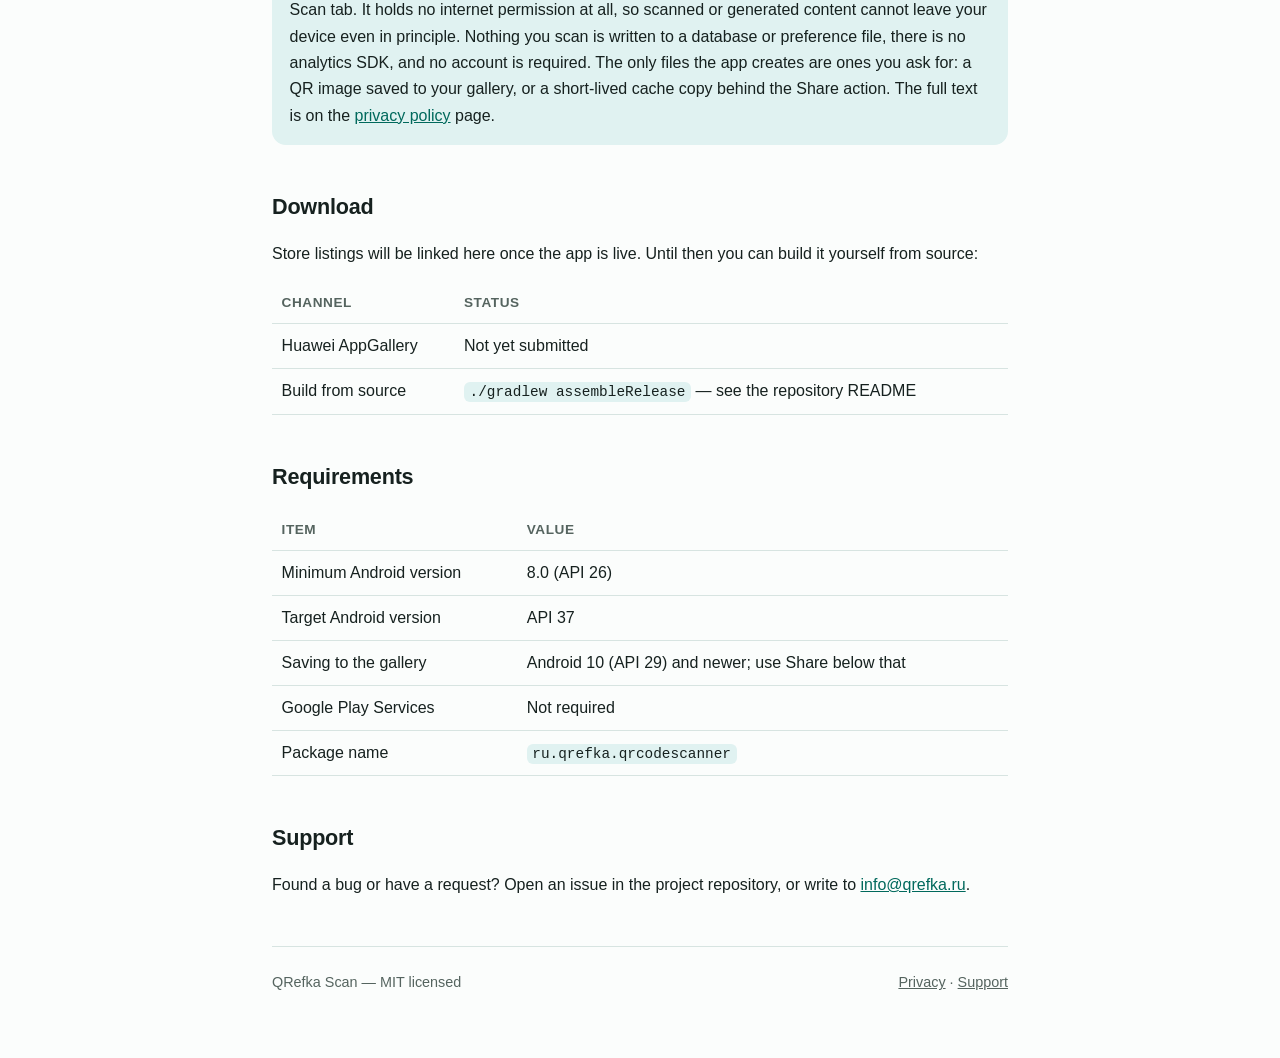
==== commit 93ef153d: "Update" ====
--- a/docs/index.html
+++ b/docs/index.html
@@ -64,7 +64,7 @@
 <table>
   <tr><th>Item</th><th>Value</th></tr>
   <tr><td>Minimum Android version</td><td>8.0 (API 26)</td></tr>
-  <tr><td>Target Android version</td><td>API 36</td></tr>
+  <tr><td>Target Android version</td><td>API 37</td></tr>
   <tr><td>Saving to the gallery</td><td>Android 10 (API 29) and newer; use Share below that</td></tr>
   <tr><td>Google Play Services</td><td>Not required</td></tr>
   <tr><td>Package name</td><td><code>ru.qrefka.qrcodescanner</code></td></tr>
